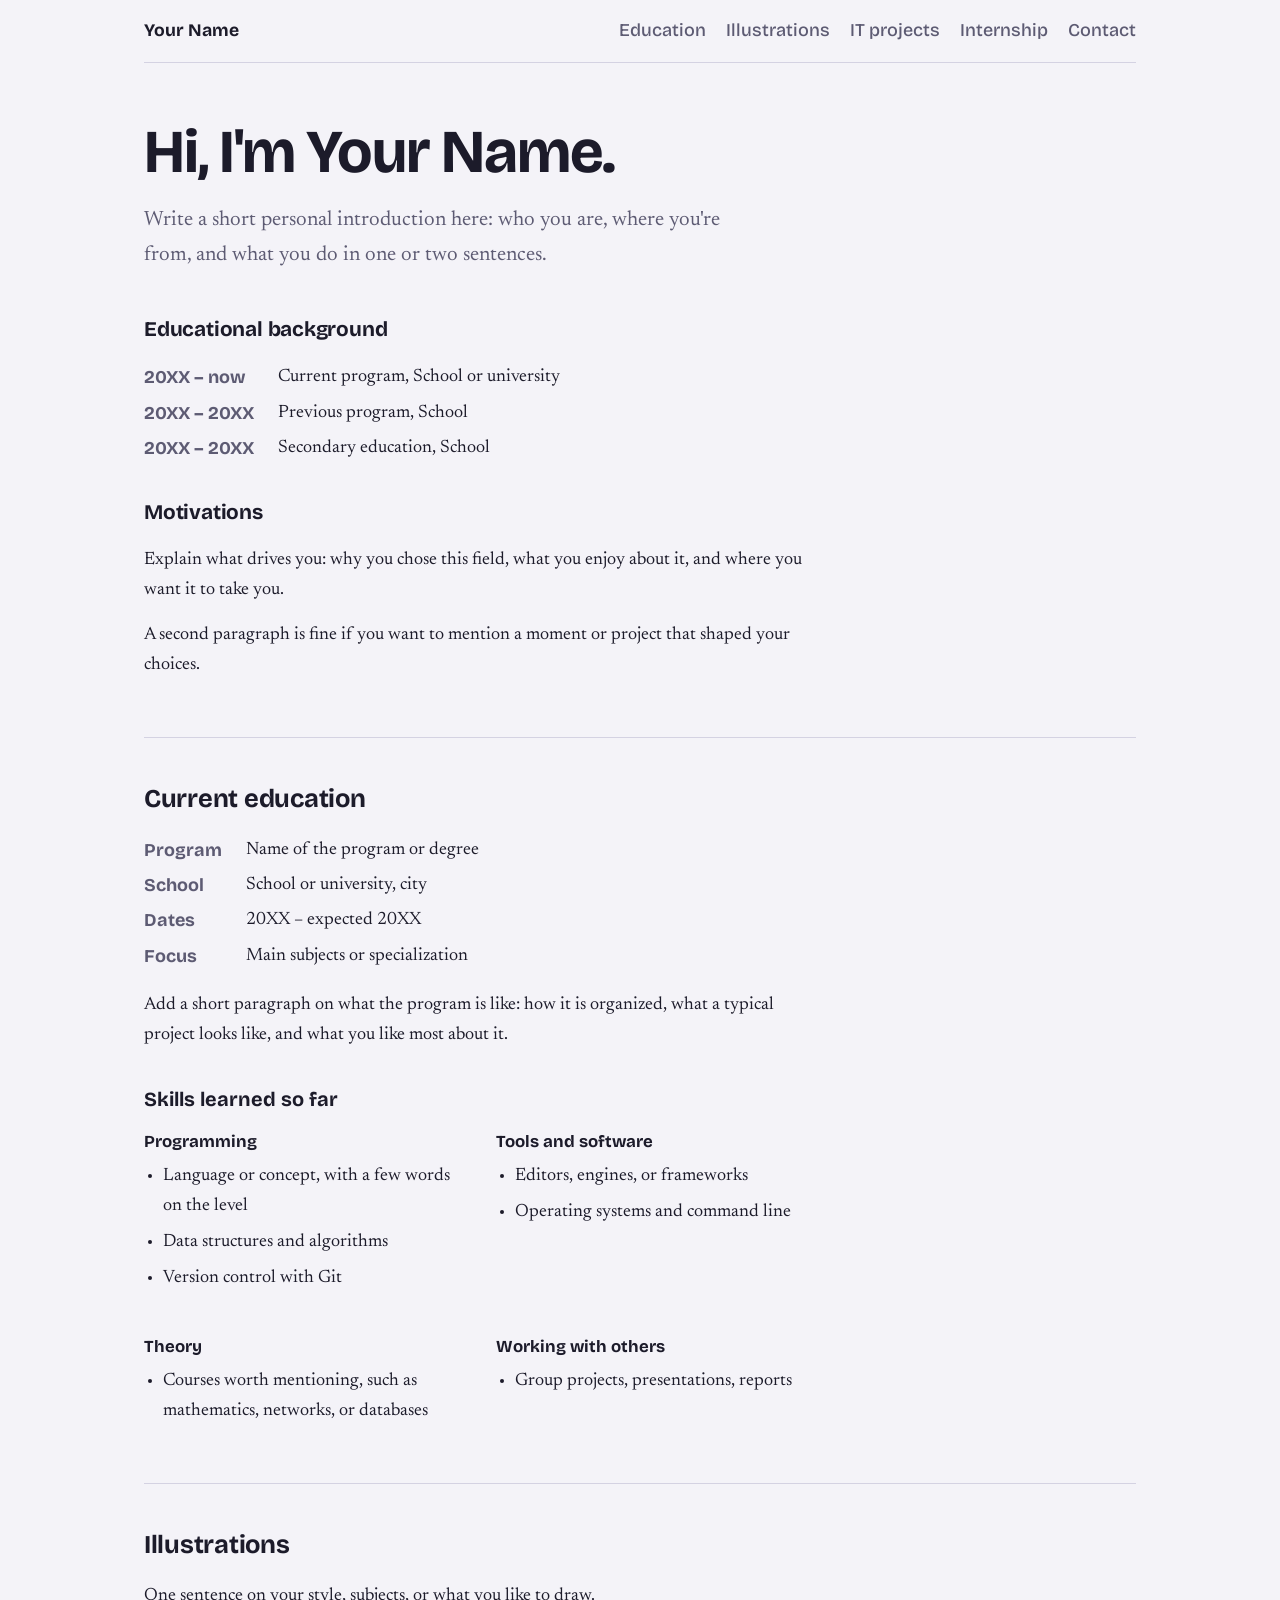
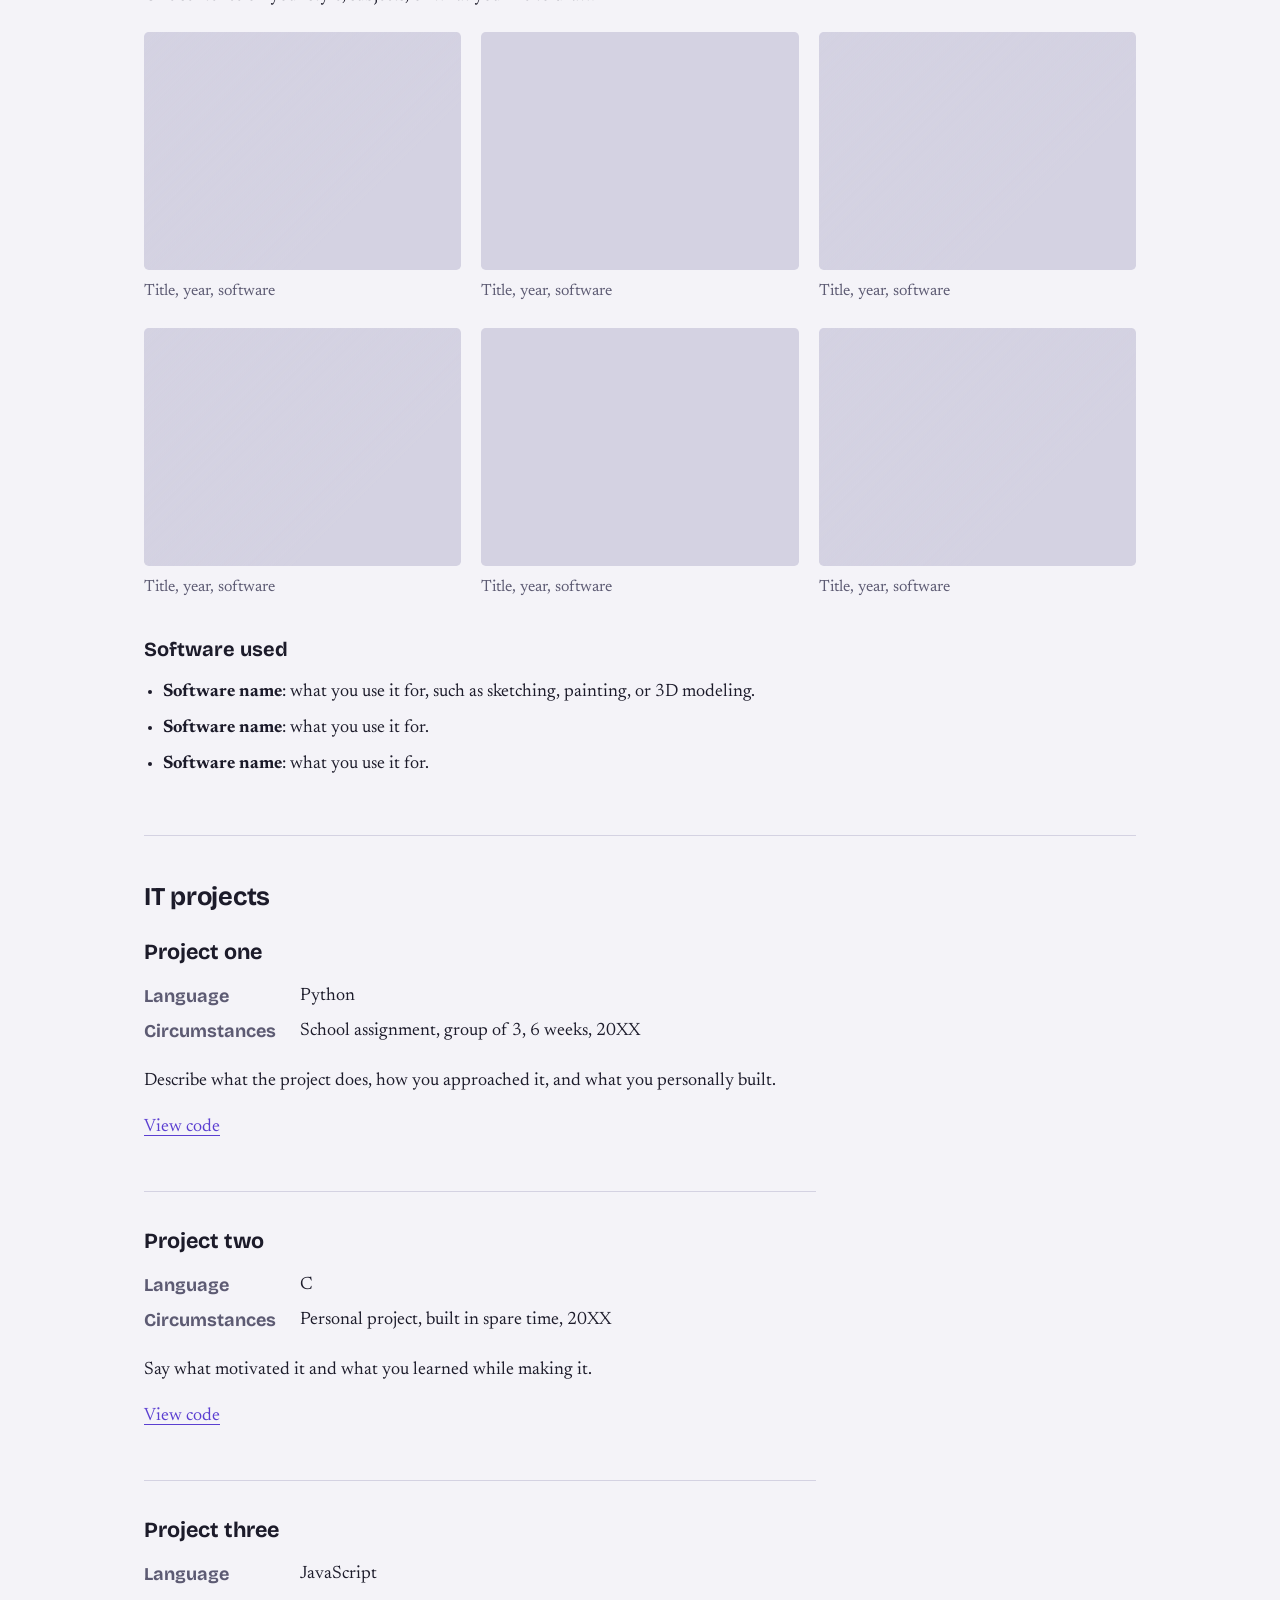
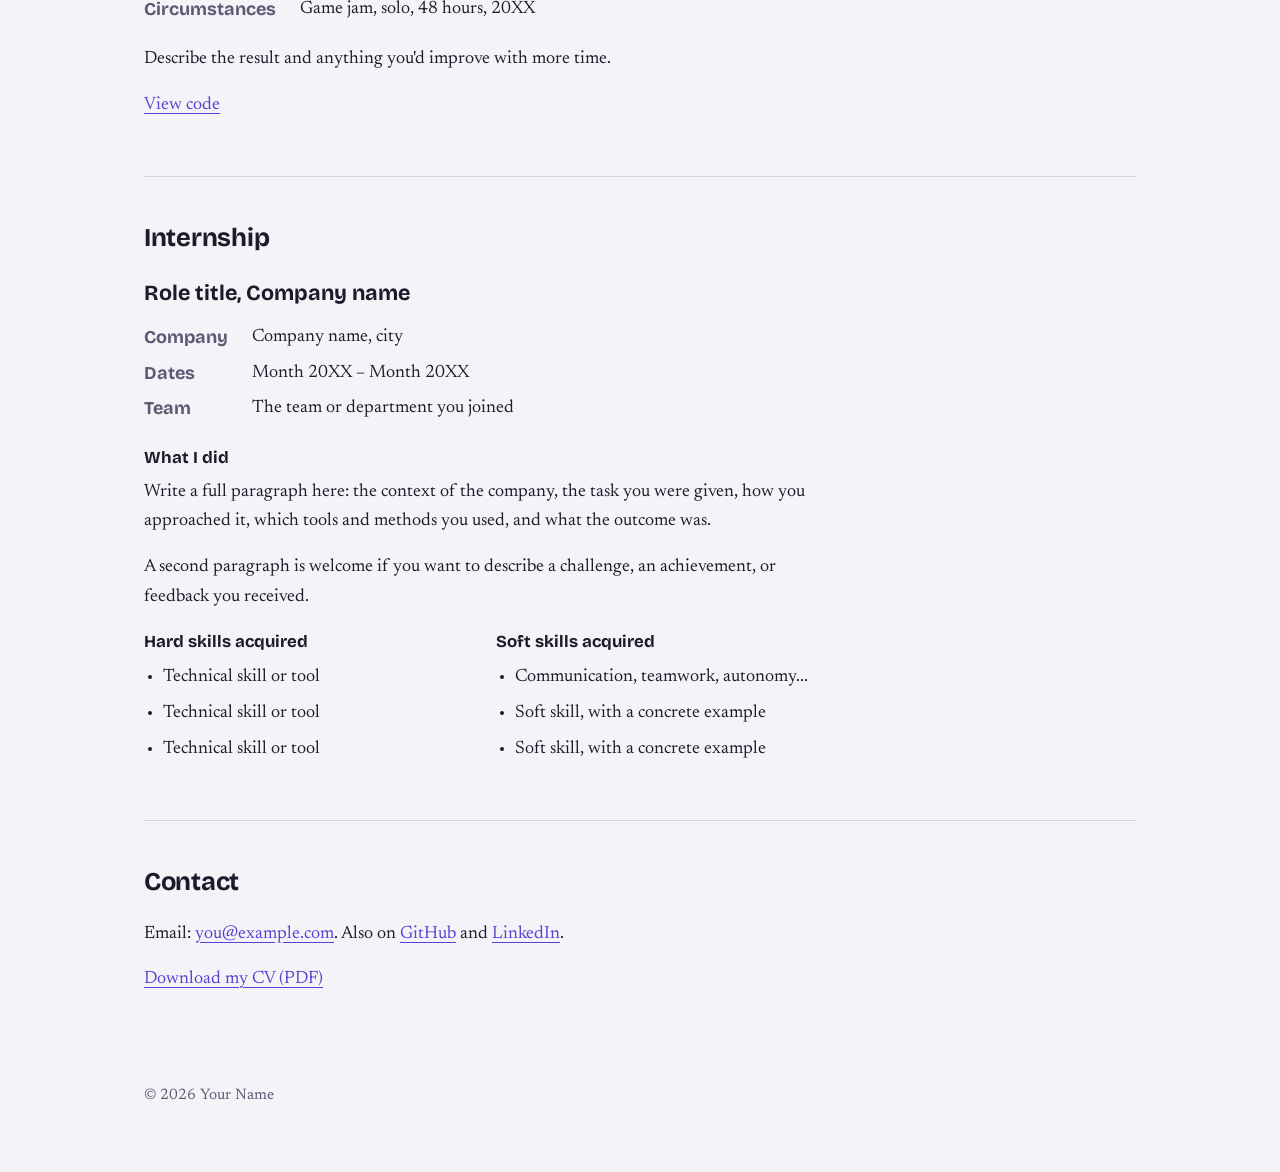
==== index (1).html @ 39d78822 "Add files via upload" ====
<!DOCTYPE html>
<html lang="en">
<head>
  <meta charset="utf-8">
  <meta name="viewport" content="width=device-width, initial-scale=1">
  <title>Your Name – Portfolio</title>
  <meta name="description" content="Portfolio of Your Name: background, education, illustrations, IT projects and internship.">
  <link rel="preconnect" href="https://fonts.googleapis.com">
  <link rel="preconnect" href="https://fonts.gstatic.com" crossorigin>
  <link href="https://fonts.googleapis.com/css2?family=Bricolage+Grotesque:opsz,wght@12..96,500;12..96,700&family=Newsreader:opsz,wght@6..72,400;6..72,500&display=swap" rel="stylesheet">
  <link rel="stylesheet" href="style.css">
</head>
<body>
  <header class="site-header">
    <a class="brand" href="#top">Your Name</a>
    <nav aria-label="Main">
      <a href="#education">Education</a>
      <a href="#illustrations">Illustrations</a>
      <a href="#projects">IT projects</a>
      <a href="#internship">Internship</a>
      <a href="#contact">Contact</a>
    </nav>
  </header>

  <main id="top">

    <!-- ===== INTRODUCTION: yours to rewrite ===== -->
    <section class="hero">
      <h1>Hi, I'm Your Name.</h1>
      <p class="lead">Write a short personal introduction here: who you are, where you're from, and what you do in one or two sentences.</p>

      <h2>Educational background</h2>
      <dl class="meta">
        <dt>20XX – now</dt><dd>Current program, School or university</dd>
        <dt>20XX – 20XX</dt><dd>Previous program, School</dd>
        <dt>20XX – 20XX</dt><dd>Secondary education, School</dd>
      </dl>

      <h2>Motivations</h2>
      <p>Explain what drives you: why you chose this field, what you enjoy about it, and where you want it to take you.</p>
      <p>A second paragraph is fine if you want to mention a moment or project that shaped your choices.</p>
    </section>

    <!-- ===== ONGOING EDUCATION: yours to rewrite ===== -->
    <section id="education">
      <h2>Current education</h2>
      <dl class="meta">
        <dt>Program</dt><dd>Name of the program or degree</dd>
        <dt>School</dt><dd>School or university, city</dd>
        <dt>Dates</dt><dd>20XX – expected 20XX</dd>
        <dt>Focus</dt><dd>Main subjects or specialization</dd>
      </dl>
      <p>Add a short paragraph on what the program is like: how it is organized, what a typical project looks like, and what you like most about it.</p>

      <h3>Skills learned so far</h3>
      <div class="two-col">
        <div>
          <h4>Programming</h4>
          <ul class="plain">
            <li>Language or concept, with a few words on the level</li>
            <li>Data structures and algorithms</li>
            <li>Version control with Git</li>
          </ul>
        </div>
        <div>
          <h4>Tools and software</h4>
          <ul class="plain">
            <li>Editors, engines, or frameworks</li>
            <li>Operating systems and command line</li>
          </ul>
        </div>
        <div>
          <h4>Theory</h4>
          <ul class="plain">
            <li>Courses worth mentioning, such as mathematics, networks, or databases</li>
          </ul>
        </div>
        <div>
          <h4>Working with others</h4>
          <ul class="plain">
            <li>Group projects, presentations, reports</li>
          </ul>
        </div>
      </div>
    </section>

    <!-- ===== ILLUSTRATIONS ===== -->
    <section id="illustrations">
      <h2>Illustrations</h2>
      <p>One sentence on your style, subjects, or what you like to draw.</p>
      <div class="gallery">
        <!-- To use a real image: put the file in an "images" folder, then replace the
             <div class="ph"> line with:
             <img src="images/your-file.jpg" alt="Describe the artwork" loading="lazy">
             Copy a whole <figure> block to add more pieces. -->
        <figure>
          <div class="ph" role="img" aria-label="Placeholder for artwork"></div>
          <figcaption>Title, year, software</figcaption>
        </figure>
        <figure>
          <div class="ph" role="img" aria-label="Placeholder for artwork"></div>
          <figcaption>Title, year, software</figcaption>
        </figure>
        <figure>
          <div class="ph" role="img" aria-label="Placeholder for artwork"></div>
          <figcaption>Title, year, software</figcaption>
        </figure>
        <figure>
          <div class="ph" role="img" aria-label="Placeholder for artwork"></div>
          <figcaption>Title, year, software</figcaption>
        </figure>
        <figure>
          <div class="ph" role="img" aria-label="Placeholder for artwork"></div>
          <figcaption>Title, year, software</figcaption>
        </figure>
        <figure>
          <div class="ph" role="img" aria-label="Placeholder for artwork"></div>
          <figcaption>Title, year, software</figcaption>
        </figure>
      </div>

      <h3>Software used</h3>
      <ul class="plain">
        <li><strong>Software name</strong>: what you use it for, such as sketching, painting, or 3D modeling.</li>
        <li><strong>Software name</strong>: what you use it for.</li>
        <li><strong>Software name</strong>: what you use it for.</li>
      </ul>
    </section>

    <!-- ===== IT PROJECTS: copy a whole <article> to add one ===== -->
    <section id="projects">
      <h2>IT projects</h2>

      <article class="entry">
        <h3>Project one</h3>
        <dl class="meta">
          <dt>Language</dt><dd>Python</dd>
          <dt>Circumstances</dt><dd>School assignment, group of 3, 6 weeks, 20XX</dd>
        </dl>
        <p>Describe what the project does, how you approached it, and what you personally built.</p>
        <p class="links"><a href="https://github.com/your-username/project-one">View code</a></p>
      </article>

      <article class="entry">
        <h3>Project two</h3>
        <dl class="meta">
          <dt>Language</dt><dd>C</dd>
          <dt>Circumstances</dt><dd>Personal project, built in spare time, 20XX</dd>
        </dl>
        <p>Say what motivated it and what you learned while making it.</p>
        <p class="links"><a href="https://github.com/your-username/project-two">View code</a></p>
      </article>

      <article class="entry">
        <h3>Project three</h3>
        <dl class="meta">
          <dt>Language</dt><dd>JavaScript</dd>
          <dt>Circumstances</dt><dd>Game jam, solo, 48 hours, 20XX</dd>
        </dl>
        <p>Describe the result and anything you'd improve with more time.</p>
        <p class="links"><a href="https://github.com/your-username/project-three">View code</a></p>
      </article>
    </section>

    <!-- ===== INTERNSHIP: copy the whole <article> if you have more than one ===== -->
    <section id="internship">
      <h2>Internship</h2>

      <article class="entry">
        <h3>Role title, Company name</h3>
        <dl class="meta">
          <dt>Company</dt><dd>Company name, city</dd>
          <dt>Dates</dt><dd>Month 20XX – Month 20XX</dd>
          <dt>Team</dt><dd>The team or department you joined</dd>
        </dl>

        <h4>What I did</h4>
        <p>Write a full paragraph here: the context of the company, the task you were given, how you approached it, which tools and methods you used, and what the outcome was.</p>
        <p>A second paragraph is welcome if you want to describe a challenge, an achievement, or feedback you received.</p>

        <div class="two-col">
          <div>
            <h4>Hard skills acquired</h4>
            <ul class="plain">
              <li>Technical skill or tool</li>
              <li>Technical skill or tool</li>
              <li>Technical skill or tool</li>
            </ul>
          </div>
          <div>
            <h4>Soft skills acquired</h4>
            <ul class="plain">
              <li>Communication, teamwork, autonomy...</li>
              <li>Soft skill, with a concrete example</li>
              <li>Soft skill, with a concrete example</li>
            </ul>
          </div>
        </div>
      </article>
    </section>

    <!-- ===== CONTACT ===== -->
    <section id="contact">
      <h2>Contact</h2>
      <p>Email: <a href="mailto:you@example.com">you@example.com</a>. Also on <a href="https://github.com/your-username">GitHub</a> and <a href="https://www.linkedin.com/in/your-username">LinkedIn</a>.</p>
      <p class="no-print"><a href="cv.pdf">Download my CV (PDF)</a></p>
    </section>
  </main>

  <footer class="site-footer">
    <p>&copy; 2026 Your Name</p>
  </footer>
</body>
</html>
---- style.css ----
/* Change the colors here and the whole site follows. */
:root {
  --bg: #f4f3f8;
  --text: #1c1b2a;
  --muted: #5d5b73;
  --line: #d4d2e2;
  --accent: #5b3fd1;
  --text-width: 42rem;
  --wide-width: 62rem;
}

@media (prefers-color-scheme: dark) {
  :root {
    --bg: #14131d;
    --text: #ebeaf5;
    --muted: #a09eb8;
    --line: #2c2a3d;
    --accent: #a99bff;
  }
}

* { box-sizing: border-box; }

html { scroll-behavior: smooth; }
@media (prefers-reduced-motion: reduce) { html { scroll-behavior: auto; } }

body {
  margin: 0;
  background: var(--bg);
  color: var(--text);
  font-family: "Newsreader", Georgia, serif;
  font-size: 1.125rem;
  line-height: 1.65;
}

h1, h2, h3, h4, dt, .brand, nav a {
  font-family: "Bricolage Grotesque", "Helvetica Neue", Arial, sans-serif;
}

a { color: var(--accent); text-underline-offset: 0.2em; }
a:focus-visible { outline: 3px solid var(--accent); outline-offset: 3px; }

.site-header,
main,
.site-footer {
  width: min(100% - 2.5rem, var(--wide-width));
  margin-inline: auto;
}

/* The menu stays visible while you scroll */
.site-header {
  position: sticky;
  top: 0;
  z-index: 10;
  display: flex;
  justify-content: space-between;
  align-items: baseline;
  flex-wrap: wrap;
  gap: 0.25rem 1.5rem;
  padding: 1rem 0;
  background: var(--bg);
  border-bottom: 1px solid var(--line);
}

.brand { font-weight: 700; font-size: 1.1rem; color: var(--text); text-decoration: none; }

nav { display: flex; flex-wrap: wrap; gap: 0.25rem 1.25rem; }
nav a { color: var(--muted); text-decoration: none; font-weight: 500; }
nav a:hover { color: var(--text); }

section { padding: 2.5rem 0; border-top: 1px solid var(--line); scroll-margin-top: 4.5rem; }
.hero { padding: 3.5rem 0 2.5rem; border-top: 0; }

h1 {
  font-size: clamp(2.2rem, 7vw, 3.8rem);
  line-height: 1.08;
  font-weight: 700;
  letter-spacing: -0.02em;
  margin: 0 0 1.25rem;
}

.lead { font-size: 1.3rem; color: var(--muted); max-width: 36rem; margin: 0 0 2.5rem; }

h2 { font-size: 1.6rem; margin: 0 0 1rem; letter-spacing: -0.01em; }
.hero h2 { font-size: 1.3rem; }
section > * + h2 { margin-top: 2rem; }
h3 { font-size: 1.25rem; margin: 2rem 0 0.75rem; }
h2 + h3, .entry > h3:first-child { margin-top: 0; }
.entry > h3:first-child { font-size: 1.35rem; }
h4 { font-size: 1.05rem; margin: 1.25rem 0 0.4rem; }
.two-col h4 { margin-top: 0; }

p { margin: 0 0 1rem; }

/* Keep reading text narrow; the gallery gets the full width. */
section > p, section > ul, section > dl, section > article, section > .two-col,
.site-footer p { max-width: var(--text-width); }

/* Label / value pairs: dates, languages, circumstances */
.meta {
  display: grid;
  grid-template-columns: max-content 1fr;
  gap: 0.35rem 1.5rem;
  margin: 0 0 1.25rem;
}
.meta dt { font-weight: 700; color: var(--muted); }
.meta dd { margin: 0; }

@media (max-width: 30rem) {
  .meta { grid-template-columns: 1fr; gap: 0; }
  .meta dd { margin-bottom: 0.6rem; }
}

.plain { margin: 0 0 1rem; padding-left: 1.2rem; }
.plain li { margin-bottom: 0.4rem; }

.two-col {
  display: grid;
  grid-template-columns: repeat(auto-fit, minmax(15rem, 1fr));
  gap: 1.5rem 2rem;
}

.entry { padding: 0 0 2rem; margin-bottom: 2rem; border-bottom: 1px solid var(--line); }
.entry:last-child { border-bottom: 0; margin-bottom: 0; padding-bottom: 0; }

.links { display: flex; flex-wrap: wrap; gap: 0.4rem 1.25rem; }

.gallery {
  display: grid;
  grid-template-columns: repeat(auto-fill, minmax(16rem, 1fr));
  gap: 1.5rem 1.25rem;
  margin-top: 1.25rem;
}
.gallery figure { margin: 0; }
.gallery img, .ph {
  display: block;
  width: 100%;
  aspect-ratio: 4 / 3;
  object-fit: cover;
  border-radius: 0.3rem;
}
.ph { background: linear-gradient(135deg, var(--line), transparent 70%), var(--line); }
figcaption { margin-top: 0.5rem; color: var(--muted); font-size: 1rem; }

.site-footer { padding: 2rem 0 3rem; color: var(--muted); font-size: 0.95rem; }

/* ===== Printing: black on white, no menu, no awkward breaks ===== */
@page { size: A4; margin: 15mm; }

@media print {
  :root { --bg: #fff; --text: #000; --muted: #444; --line: #bbb; --accent: #000; }

  html { scroll-behavior: auto; }
  body { font-size: 11pt; line-height: 1.45; -webkit-print-color-adjust: exact; print-color-adjust: exact; }

  .site-header, main, .site-footer { width: 100%; }
  .site-header { position: static; padding: 0 0 0.5rem; border-bottom: 1px solid #000; }
  nav, .no-print { display: none; }

  .hero { padding: 1.25rem 0 1rem; }
  h1 { font-size: 26pt; margin-bottom: 0.5rem; }
  .lead { font-size: 12pt; margin-bottom: 1rem; }
  section { padding: 1rem 0; scroll-margin-top: 0; }

  section > p, section > ul, section > dl, section > article, section > .two-col { max-width: none; }

  /* Don't strand a heading at the bottom of a page, or split a block in two */
  h1, h2, h3, h4 { break-after: avoid; }
  .entry, figure, .two-col > div, .meta { break-inside: avoid; }

  .gallery { grid-template-columns: repeat(3, 1fr); gap: 0.75rem; }
  .ph { background: none; border: 1px solid #bbb; }

  /* Links print as plain text, with web addresses spelled out */
  a { color: inherit; text-decoration: none; }
  a[href^="http"]::after { content: " (" attr(href) ")"; font-size: 9pt; color: #444; word-break: break-all; }
}
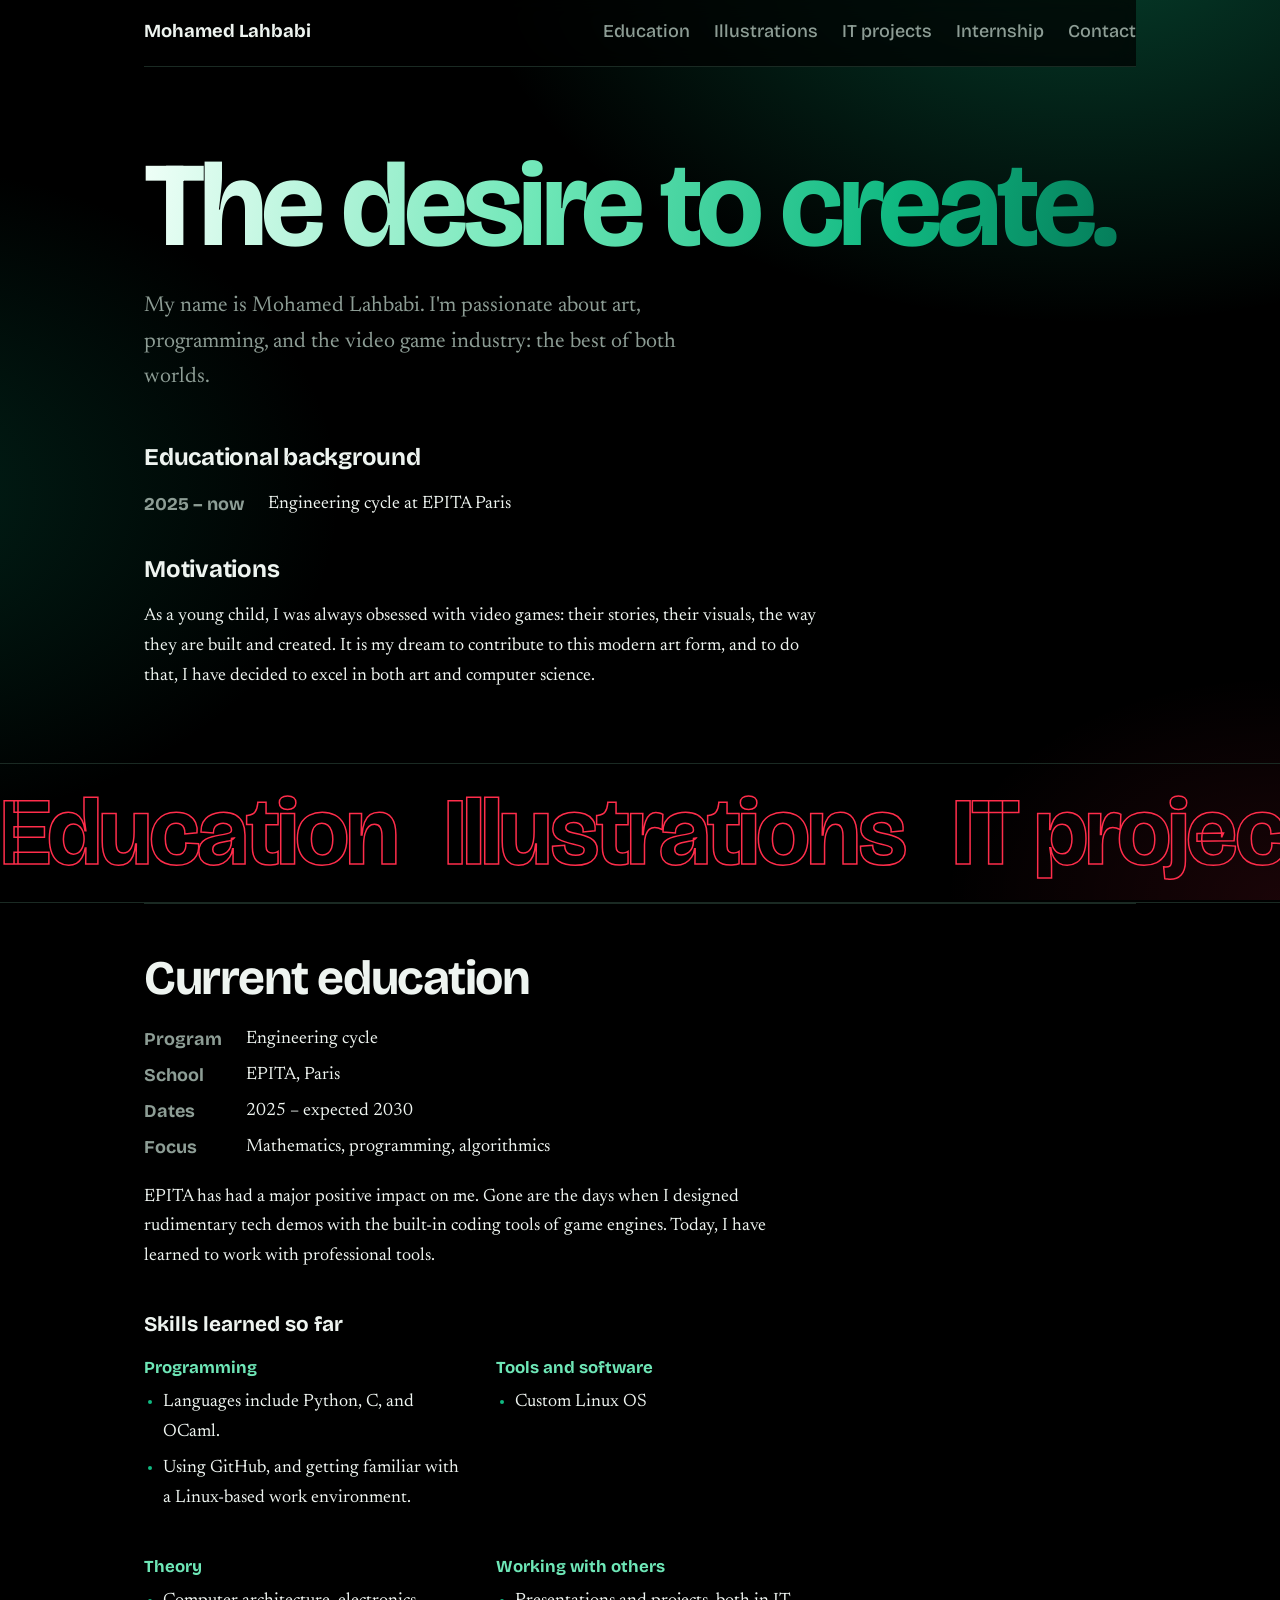
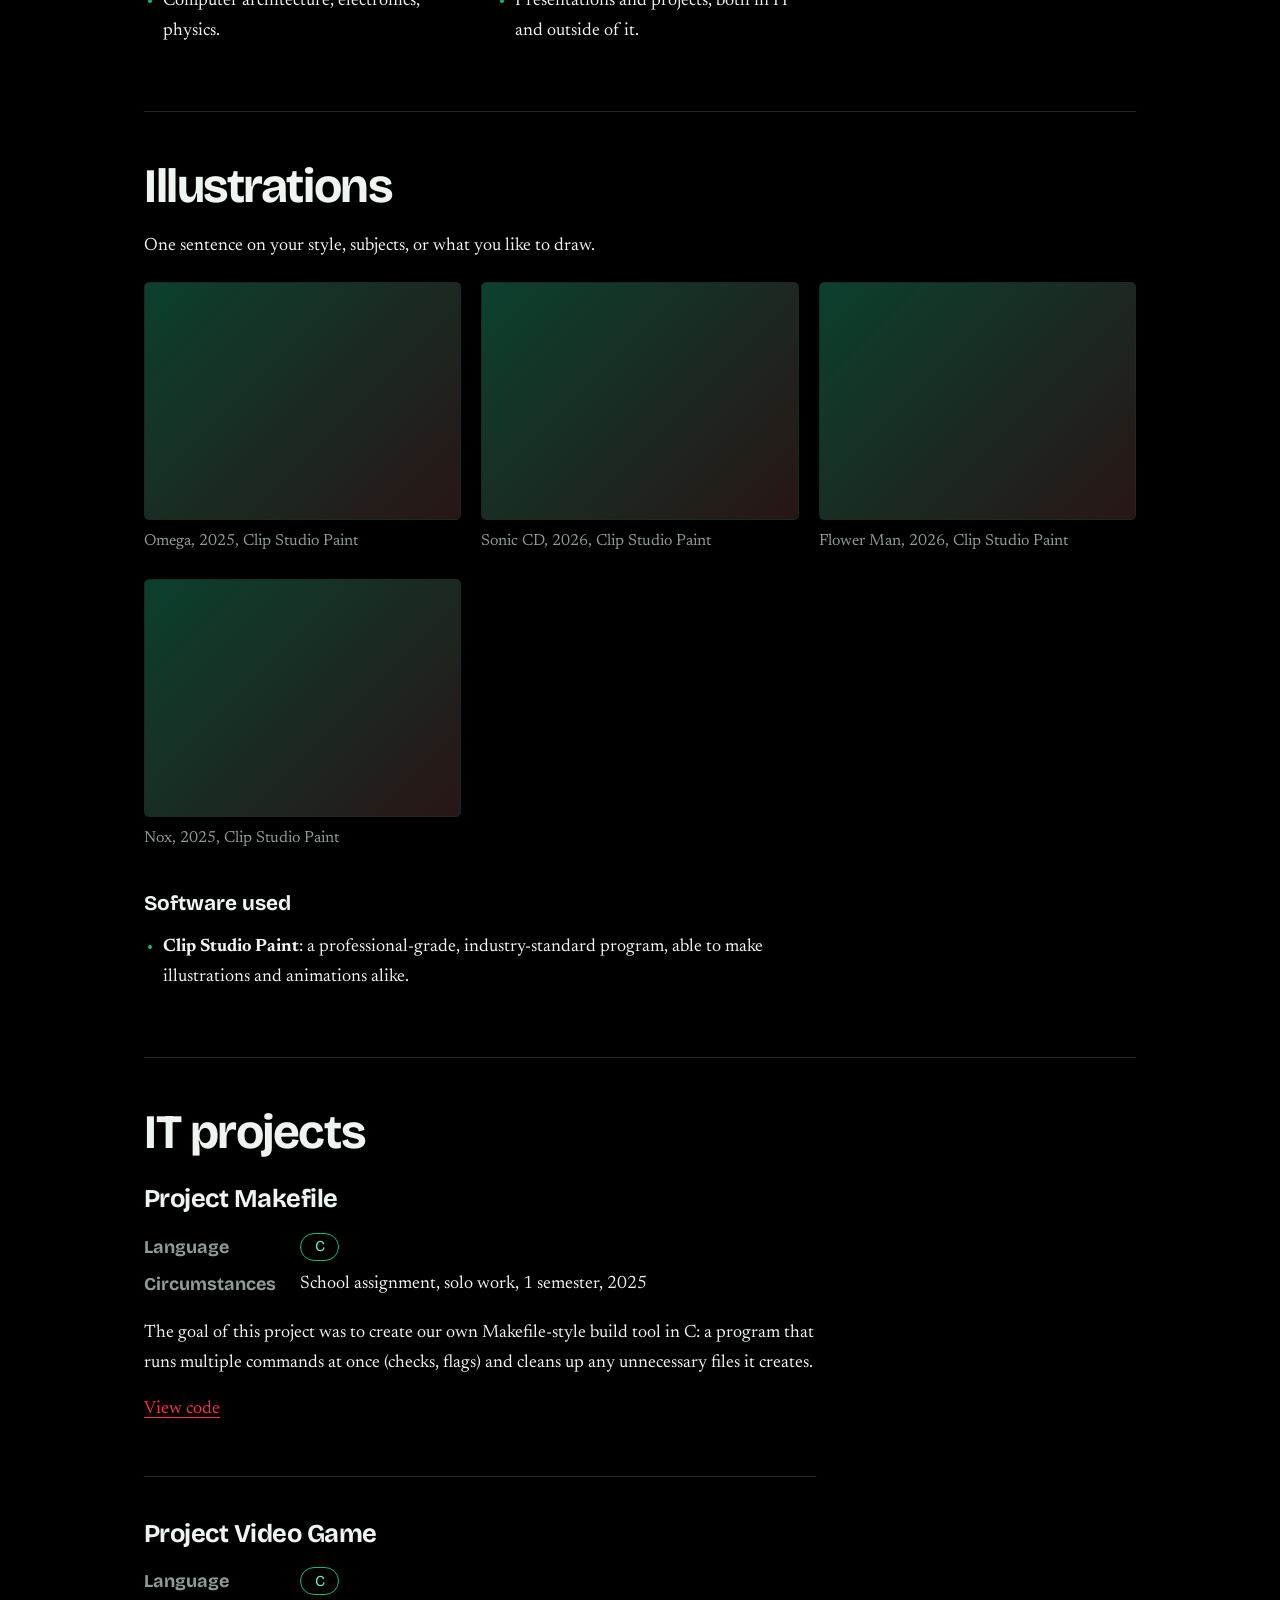
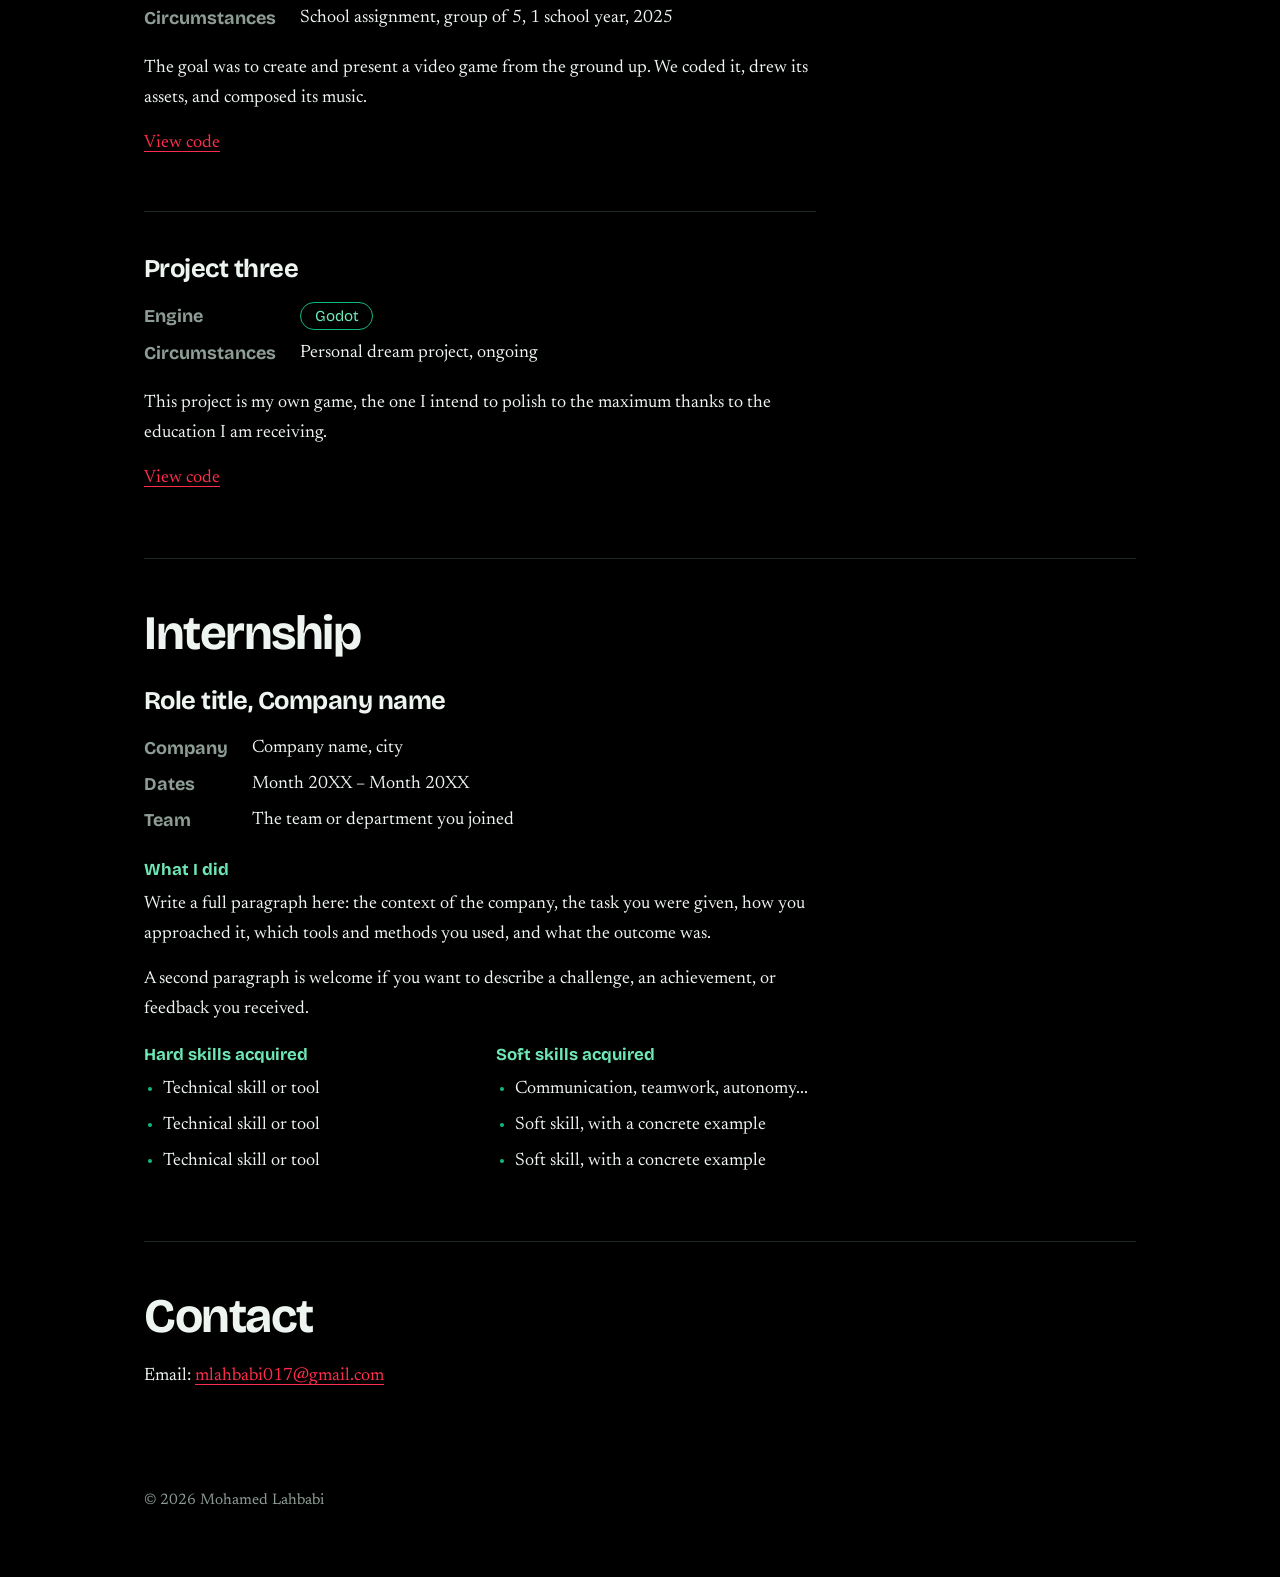
==== commit ec0ccc82: "Add files via upload" ====
--- a/index (1).html
+++ b/index (1).html
@@ -3,8 +3,8 @@
 <head>
   <meta charset="utf-8">
   <meta name="viewport" content="width=device-width, initial-scale=1">
-  <title>Your Name – Portfolio</title>
-  <meta name="description" content="Portfolio of Your Name: background, education, illustrations, IT projects and internship.">
+  <title>Mohamed Lahbabi – Portfolio</title>
+  <meta name="description" content="Portfolio of Mohamed Lahbabi, engineering student at EPITA Paris, passionate about art, programming and video games.">
   <link rel="preconnect" href="https://fonts.googleapis.com">
   <link rel="preconnect" href="https://fonts.gstatic.com" crossorigin>
   <link href="https://fonts.googleapis.com/css2?family=Bricolage+Grotesque:opsz,wght@12..96,500;12..96,700&family=Newsreader:opsz,wght@6..72,400;6..72,500&display=swap" rel="stylesheet">
@@ -12,7 +12,7 @@
 </head>
 <body>
   <header class="site-header">
-    <a class="brand" href="#top">Your Name</a>
+    <a class="brand" href="#top">Mohamed Lahbabi</a>
     <nav aria-label="Main">
       <a href="#education">Education</a>
       <a href="#illustrations">Illustrations</a>
@@ -26,59 +26,62 @@
 
     <!-- ===== INTRODUCTION: yours to rewrite ===== -->
     <section class="hero">
-      <h1>Hi, I'm Your Name.</h1>
-      <p class="lead">Write a short personal introduction here: who you are, where you're from, and what you do in one or two sentences.</p>
+      <h1>The desire to create.</h1>
+      <p class="lead">My name is Mohamed Lahbabi. I'm passionate about art, programming, and the video game industry: the best of both worlds.</p>
 
       <h2>Educational background</h2>
       <dl class="meta">
-        <dt>20XX – now</dt><dd>Current program, School or university</dd>
-        <dt>20XX – 20XX</dt><dd>Previous program, School</dd>
-        <dt>20XX – 20XX</dt><dd>Secondary education, School</dd>
+        <dt>2025 – now</dt><dd>Engineering cycle at EPITA Paris</dd>
       </dl>
 
       <h2>Motivations</h2>
-      <p>Explain what drives you: why you chose this field, what you enjoy about it, and where you want it to take you.</p>
-      <p>A second paragraph is fine if you want to mention a moment or project that shaped your choices.</p>
-    </section>
+      <p>As a young child, I was always obsessed with video games: their stories, their visuals, the way they are built and created. It is my dream to contribute to this modern art form, and to do that, I have decided to excel in both art and computer science.</p>
+    </section>
+
+    <!-- Scrolling band: edit the words, keep both halves identical -->
+    <div class="marquee" aria-hidden="true">
+      <div class="marquee-track">
+        <span>Education</span><span>Illustrations</span><span>IT projects</span><span>Internship</span>
+        <span>Education</span><span>Illustrations</span><span>IT projects</span><span>Internship</span>
+      </div>
+    </div>
 
     <!-- ===== ONGOING EDUCATION: yours to rewrite ===== -->
     <section id="education">
       <h2>Current education</h2>
       <dl class="meta">
-        <dt>Program</dt><dd>Name of the program or degree</dd>
-        <dt>School</dt><dd>School or university, city</dd>
-        <dt>Dates</dt><dd>20XX – expected 20XX</dd>
-        <dt>Focus</dt><dd>Main subjects or specialization</dd>
+        <dt>Program</dt><dd>Engineering cycle</dd>
+        <dt>School</dt><dd>EPITA, Paris</dd>
+        <dt>Dates</dt><dd>2025 – expected 2030</dd>
+        <dt>Focus</dt><dd>Mathematics, programming, algorithmics</dd>
       </dl>
-      <p>Add a short paragraph on what the program is like: how it is organized, what a typical project looks like, and what you like most about it.</p>
+      <p>EPITA has had a major positive impact on me. Gone are the days when I designed rudimentary tech demos with the built-in coding tools of game engines. Today, I have learned to work with professional tools.</p>
 
       <h3>Skills learned so far</h3>
       <div class="two-col">
         <div>
           <h4>Programming</h4>
           <ul class="plain">
-            <li>Language or concept, with a few words on the level</li>
-            <li>Data structures and algorithms</li>
-            <li>Version control with Git</li>
+            <li>Languages include Python, C, and OCaml.</li>
+            <li>Using GitHub, and getting familiar with a Linux-based work environment.</li>
           </ul>
         </div>
         <div>
           <h4>Tools and software</h4>
           <ul class="plain">
-            <li>Editors, engines, or frameworks</li>
-            <li>Operating systems and command line</li>
+            <li>Custom Linux OS</li>
           </ul>
         </div>
         <div>
           <h4>Theory</h4>
           <ul class="plain">
-            <li>Courses worth mentioning, such as mathematics, networks, or databases</li>
+            <li>Computer architecture, electronics, physics.</li>
           </ul>
         </div>
         <div>
           <h4>Working with others</h4>
           <ul class="plain">
-            <li>Group projects, presentations, reports</li>
+            <li>Presentations and projects, both in IT and outside of it.</li>
           </ul>
         </div>
       </div>
@@ -95,35 +98,25 @@
              Copy a whole <figure> block to add more pieces. -->
         <figure>
           <div class="ph" role="img" aria-label="Placeholder for artwork"></div>
-          <figcaption>Title, year, software</figcaption>
-        </figure>
-        <figure>
-          <div class="ph" role="img" aria-label="Placeholder for artwork"></div>
-          <figcaption>Title, year, software</figcaption>
-        </figure>
-        <figure>
-          <div class="ph" role="img" aria-label="Placeholder for artwork"></div>
-          <figcaption>Title, year, software</figcaption>
-        </figure>
-        <figure>
-          <div class="ph" role="img" aria-label="Placeholder for artwork"></div>
-          <figcaption>Title, year, software</figcaption>
-        </figure>
-        <figure>
-          <div class="ph" role="img" aria-label="Placeholder for artwork"></div>
-          <figcaption>Title, year, software</figcaption>
-        </figure>
-        <figure>
-          <div class="ph" role="img" aria-label="Placeholder for artwork"></div>
-          <figcaption>Title, year, software</figcaption>
+          <figcaption>Omega, 2025, Clip Studio Paint</figcaption>
+        </figure>
+        <figure>
+          <div class="ph" role="img" aria-label="Placeholder for artwork"></div>
+          <figcaption>Sonic CD, 2026, Clip Studio Paint</figcaption>
+        </figure>
+        <figure>
+          <div class="ph" role="img" aria-label="Placeholder for artwork"></div>
+          <figcaption>Flower Man, 2026, Clip Studio Paint</figcaption>
+        </figure>
+        <figure>
+          <div class="ph" role="img" aria-label="Placeholder for artwork"></div>
+          <figcaption>Nox, 2025, Clip Studio Paint</figcaption>
         </figure>
       </div>
 
       <h3>Software used</h3>
       <ul class="plain">
-        <li><strong>Software name</strong>: what you use it for, such as sketching, painting, or 3D modeling.</li>
-        <li><strong>Software name</strong>: what you use it for.</li>
-        <li><strong>Software name</strong>: what you use it for.</li>
+        <li><strong>Clip Studio Paint</strong>: a professional-grade, industry-standard program, able to make illustrations and animations alike.</li>
       </ul>
     </section>
 
@@ -132,32 +125,32 @@
       <h2>IT projects</h2>
 
       <article class="entry">
-        <h3>Project one</h3>
-        <dl class="meta">
-          <dt>Language</dt><dd>Python</dd>
-          <dt>Circumstances</dt><dd>School assignment, group of 3, 6 weeks, 20XX</dd>
-        </dl>
-        <p>Describe what the project does, how you approached it, and what you personally built.</p>
+        <h3>Project Makefile</h3>
+        <dl class="meta">
+          <dt>Language</dt><dd><span class="tag">C</span></dd>
+          <dt>Circumstances</dt><dd>School assignment, solo work, 1 semester, 2025</dd>
+        </dl>
+        <p>The goal of this project was to create our own Makefile-style build tool in C: a program that runs multiple commands at once (checks, flags) and cleans up any unnecessary files it creates.</p>
         <p class="links"><a href="https://github.com/your-username/project-one">View code</a></p>
       </article>
 
       <article class="entry">
-        <h3>Project two</h3>
-        <dl class="meta">
-          <dt>Language</dt><dd>C</dd>
-          <dt>Circumstances</dt><dd>Personal project, built in spare time, 20XX</dd>
-        </dl>
-        <p>Say what motivated it and what you learned while making it.</p>
+        <h3>Project Video Game</h3>
+        <dl class="meta">
+          <dt>Language</dt><dd><span class="tag">C</span></dd>
+          <dt>Circumstances</dt><dd>School assignment, group of 5, 1 school year, 2025</dd>
+        </dl>
+        <p>The goal was to create and present a video game from the ground up. We coded it, drew its assets, and composed its music.</p>
         <p class="links"><a href="https://github.com/your-username/project-two">View code</a></p>
       </article>
 
       <article class="entry">
         <h3>Project three</h3>
         <dl class="meta">
-          <dt>Language</dt><dd>JavaScript</dd>
-          <dt>Circumstances</dt><dd>Game jam, solo, 48 hours, 20XX</dd>
-        </dl>
-        <p>Describe the result and anything you'd improve with more time.</p>
+          <dt>Engine</dt><dd><span class="tag">Godot</span></dd>
+          <dt>Circumstances</dt><dd>Personal dream project, ongoing</dd>
+        </dl>
+        <p>This project is my own game, the one I intend to polish to the maximum thanks to the education I am receiving.</p>
         <p class="links"><a href="https://github.com/your-username/project-three">View code</a></p>
       </article>
     </section>
@@ -202,13 +195,12 @@
     <!-- ===== CONTACT ===== -->
     <section id="contact">
       <h2>Contact</h2>
-      <p>Email: <a href="mailto:you@example.com">you@example.com</a>. Also on <a href="https://github.com/your-username">GitHub</a> and <a href="https://www.linkedin.com/in/your-username">LinkedIn</a>.</p>
-      <p class="no-print"><a href="cv.pdf">Download my CV (PDF)</a></p>
+      <p>Email: <a href="mailto:mlahbabi017@gmail.com">mlahbabi017@gmail.com</a></p>
     </section>
   </main>
 
   <footer class="site-footer">
-    <p>&copy; 2026 Your Name</p>
+    <p>&copy; 2026 Mohamed Lahbabi</p>
   </footer>
 </body>
 </html>
--- a/style.css
+++ b/style.css
@@ -1,24 +1,18 @@
 /* Change the colors here and the whole site follows. */
 :root {
-  --bg: #f4f3f8;
-  --text: #1c1b2a;
-  --muted: #5d5b73;
-  --line: #d4d2e2;
-  --accent: #5b3fd1;
+  color-scheme: dark;
+  --bg: #000;
+  --text: #eef4f0;
+  --muted: #8d9d95;
+  --line: #1a2a23;
+  --emerald: #10b981;
+  --emerald-light: #6ee7b7;
+  --emerald-deep: #047857;
+  --red: #ff2d4b;
   --text-width: 42rem;
   --wide-width: 62rem;
 }
 
-@media (prefers-color-scheme: dark) {
-  :root {
-    --bg: #14131d;
-    --text: #ebeaf5;
-    --muted: #a09eb8;
-    --line: #2c2a3d;
-    --accent: #a99bff;
-  }
-}
-
 * { box-sizing: border-box; }
 
 html { scroll-behavior: smooth; }
@@ -26,6 +20,7 @@
 
 body {
   margin: 0;
+  overflow-x: hidden;
   background: var(--bg);
   color: var(--text);
   font-family: "Newsreader", Georgia, serif;
@@ -33,12 +28,28 @@
   line-height: 1.65;
 }
 
-h1, h2, h3, h4, dt, .brand, nav a {
+/* Emerald glow behind everything, fixed while you scroll */
+body::before {
+  content: "";
+  position: fixed;
+  inset: 0;
+  z-index: -1;
+  pointer-events: none;
+  background:
+    radial-gradient(60rem 38rem at 85% -8%, rgba(16, 185, 129, 0.34), transparent 65%),
+    radial-gradient(45rem 32rem at -10% 55%, rgba(4, 120, 87, 0.28), transparent 65%),
+    radial-gradient(30rem 20rem at 100% 100%, rgba(255, 45, 75, 0.10), transparent 70%);
+}
+
+::selection { background: var(--red); color: #fff; }
+
+h1, h2, h3, h4, dt, .brand, nav a, .tag {
   font-family: "Bricolage Grotesque", "Helvetica Neue", Arial, sans-serif;
 }
 
-a { color: var(--accent); text-underline-offset: 0.2em; }
-a:focus-visible { outline: 3px solid var(--accent); outline-offset: 3px; }
+a { color: var(--red); text-underline-offset: 0.2em; }
+a:hover { color: var(--emerald-light); }
+a:focus-visible { outline: 3px solid var(--emerald-light); outline-offset: 3px; }
 
 .site-header,
 main,
@@ -58,36 +69,50 @@
   flex-wrap: wrap;
   gap: 0.25rem 1.5rem;
   padding: 1rem 0;
-  background: var(--bg);
+  background: rgba(0, 0, 0, 0.72);
+  -webkit-backdrop-filter: blur(10px);
+  backdrop-filter: blur(10px);
   border-bottom: 1px solid var(--line);
 }
 
-.brand { font-weight: 700; font-size: 1.1rem; color: var(--text); text-decoration: none; }
-
-nav { display: flex; flex-wrap: wrap; gap: 0.25rem 1.25rem; }
-nav a { color: var(--muted); text-decoration: none; font-weight: 500; }
-nav a:hover { color: var(--text); }
-
-section { padding: 2.5rem 0; border-top: 1px solid var(--line); scroll-margin-top: 4.5rem; }
-.hero { padding: 3.5rem 0 2.5rem; border-top: 0; }
+.brand { font-weight: 700; font-size: 1.15rem; color: var(--text); text-decoration: none; }
+.brand:hover { color: var(--emerald-light); }
+
+nav { display: flex; flex-wrap: wrap; gap: 0.25rem 1.5rem; }
+nav a {
+  color: var(--muted);
+  text-decoration: none;
+  font-weight: 500;
+  padding-bottom: 0.1rem;
+  border-bottom: 2px solid transparent;
+}
+nav a:hover { color: var(--text); border-bottom-color: var(--red); }
+
+section { padding: 3rem 0; border-top: 1px solid var(--line); scroll-margin-top: 4.5rem; }
+.hero { padding: 5rem 0 3.5rem; border-top: 0; }
 
 h1 {
-  font-size: clamp(2.2rem, 7vw, 3.8rem);
-  line-height: 1.08;
+  font-size: clamp(3rem, 12vw, 7.5rem);
+  line-height: 0.98;
   font-weight: 700;
-  letter-spacing: -0.02em;
-  margin: 0 0 1.25rem;
-}
-
-.lead { font-size: 1.3rem; color: var(--muted); max-width: 36rem; margin: 0 0 2.5rem; }
-
-h2 { font-size: 1.6rem; margin: 0 0 1rem; letter-spacing: -0.01em; }
-.hero h2 { font-size: 1.3rem; }
-section > * + h2 { margin-top: 2rem; }
-h3 { font-size: 1.25rem; margin: 2rem 0 0.75rem; }
+  letter-spacing: -0.04em;
+  margin: 0 0 1.5rem;
+  color: var(--emerald-light);
+  background: linear-gradient(100deg, #f0fff8 0%, #6ee7b7 40%, #10b981 75%, #047857 100%);
+  -webkit-background-clip: text;
+  background-clip: text;
+  -webkit-text-fill-color: transparent;
+}
+
+.lead { font-size: 1.35rem; color: var(--muted); max-width: 36rem; margin: 0 0 3rem; }
+
+h2 { font-size: clamp(1.9rem, 5vw, 3rem); line-height: 1.1; margin: 0 0 1.25rem; letter-spacing: -0.03em; }
+.hero h2 { font-size: 1.5rem; letter-spacing: -0.01em; }
+section > * + h2 { margin-top: 2.25rem; }
+h3 { font-size: 1.3rem; margin: 2.25rem 0 0.75rem; }
 h2 + h3, .entry > h3:first-child { margin-top: 0; }
-.entry > h3:first-child { font-size: 1.35rem; }
-h4 { font-size: 1.05rem; margin: 1.25rem 0 0.4rem; }
+.entry > h3:first-child { font-size: 1.6rem; letter-spacing: -0.02em; }
+h4 { font-size: 1.05rem; margin: 1.25rem 0 0.4rem; color: var(--emerald-light); }
 .two-col h4 { margin-top: 0; }
 
 p { margin: 0 0 1rem; }
@@ -95,12 +120,35 @@
 /* Keep reading text narrow; the gallery gets the full width. */
 section > p, section > ul, section > dl, section > article, section > .two-col,
 .site-footer p { max-width: var(--text-width); }
+
+/* Scrolling title band, full width of the screen */
+.marquee {
+  width: 100vw;
+  margin-left: calc(50% - 50vw);
+  overflow: hidden;
+  white-space: nowrap;
+  border-block: 1px solid var(--line);
+  padding: 1rem 0;
+}
+.marquee-track { display: inline-flex; animation: slide 32s linear infinite; }
+.marquee-track span {
+  margin-right: 3rem;
+  font-family: "Bricolage Grotesque", "Helvetica Neue", Arial, sans-serif;
+  font-size: clamp(2.5rem, 9vw, 6rem);
+  font-weight: 700;
+  line-height: 1.1;
+  letter-spacing: -0.03em;
+  color: transparent;
+  -webkit-text-stroke: 1.5px var(--red);
+}
+@keyframes slide { to { transform: translateX(-50%); } }
+@media (prefers-reduced-motion: reduce) { .marquee-track { animation: none; } }
 
 /* Label / value pairs: dates, languages, circumstances */
 .meta {
   display: grid;
   grid-template-columns: max-content 1fr;
-  gap: 0.35rem 1.5rem;
+  gap: 0.4rem 1.5rem;
   margin: 0 0 1.25rem;
 }
 .meta dt { font-weight: 700; color: var(--muted); }
@@ -111,8 +159,19 @@
   .meta dd { margin-bottom: 0.6rem; }
 }
 
+.tag {
+  display: inline-block;
+  padding: 0.05rem 0.85rem;
+  border: 1px solid var(--emerald);
+  border-radius: 999px;
+  color: var(--emerald-light);
+  font-size: 0.95rem;
+  line-height: 1.6;
+}
+
 .plain { margin: 0 0 1rem; padding-left: 1.2rem; }
 .plain li { margin-bottom: 0.4rem; }
+.plain li::marker { color: var(--emerald); }
 
 .two-col {
   display: grid;
@@ -120,7 +179,7 @@
   gap: 1.5rem 2rem;
 }
 
-.entry { padding: 0 0 2rem; margin-bottom: 2rem; border-bottom: 1px solid var(--line); }
+.entry { padding: 0 0 2.25rem; margin-bottom: 2.25rem; border-bottom: 1px solid var(--line); }
 .entry:last-child { border-bottom: 0; margin-bottom: 0; padding-bottom: 0; }
 
 .links { display: flex; flex-wrap: wrap; gap: 0.4rem 1.25rem; }
@@ -139,7 +198,10 @@
   object-fit: cover;
   border-radius: 0.3rem;
 }
-.ph { background: linear-gradient(135deg, var(--line), transparent 70%), var(--line); }
+.ph {
+  background: linear-gradient(135deg, rgba(16, 185, 129, 0.28), rgba(255, 45, 75, 0.12)), #0a120e;
+  border: 1px solid var(--line);
+}
 figcaption { margin-top: 0.5rem; color: var(--muted); font-size: 1rem; }
 
 .site-footer { padding: 2rem 0 3rem; color: var(--muted); font-size: 0.95rem; }
@@ -148,18 +210,21 @@
 @page { size: A4; margin: 15mm; }
 
 @media print {
-  :root { --bg: #fff; --text: #000; --muted: #444; --line: #bbb; --accent: #000; }
+  :root { --bg: #fff; --text: #000; --muted: #444; --line: #bbb; --red: #000; --emerald: #555; --emerald-light: #000; }
 
   html { scroll-behavior: auto; }
-  body { font-size: 11pt; line-height: 1.45; -webkit-print-color-adjust: exact; print-color-adjust: exact; }
+  body { font-size: 11pt; line-height: 1.45; background: #fff; overflow: visible; -webkit-print-color-adjust: exact; print-color-adjust: exact; }
+  body::before, .marquee { display: none; }
 
   .site-header, main, .site-footer { width: 100%; }
-  .site-header { position: static; padding: 0 0 0.5rem; border-bottom: 1px solid #000; }
+  .site-header { position: static; padding: 0 0 0.5rem; background: none; backdrop-filter: none; border-bottom: 1px solid #000; }
   nav, .no-print { display: none; }
 
   .hero { padding: 1.25rem 0 1rem; }
-  h1 { font-size: 26pt; margin-bottom: 0.5rem; }
+  h1 { font-size: 26pt; margin-bottom: 0.5rem; background: none; -webkit-text-fill-color: #000; color: #000; }
   .lead { font-size: 12pt; margin-bottom: 1rem; }
+  h2 { font-size: 16pt; letter-spacing: 0; }
+  .entry > h3:first-child { font-size: 13pt; }
   section { padding: 1rem 0; scroll-margin-top: 0; }
 
   section > p, section > ul, section > dl, section > article, section > .two-col { max-width: none; }
@@ -170,6 +235,7 @@
 
   .gallery { grid-template-columns: repeat(3, 1fr); gap: 0.75rem; }
   .ph { background: none; border: 1px solid #bbb; }
+  .tag { border-color: #777; color: #000; }
 
   /* Links print as plain text, with web addresses spelled out */
   a { color: inherit; text-decoration: none; }
